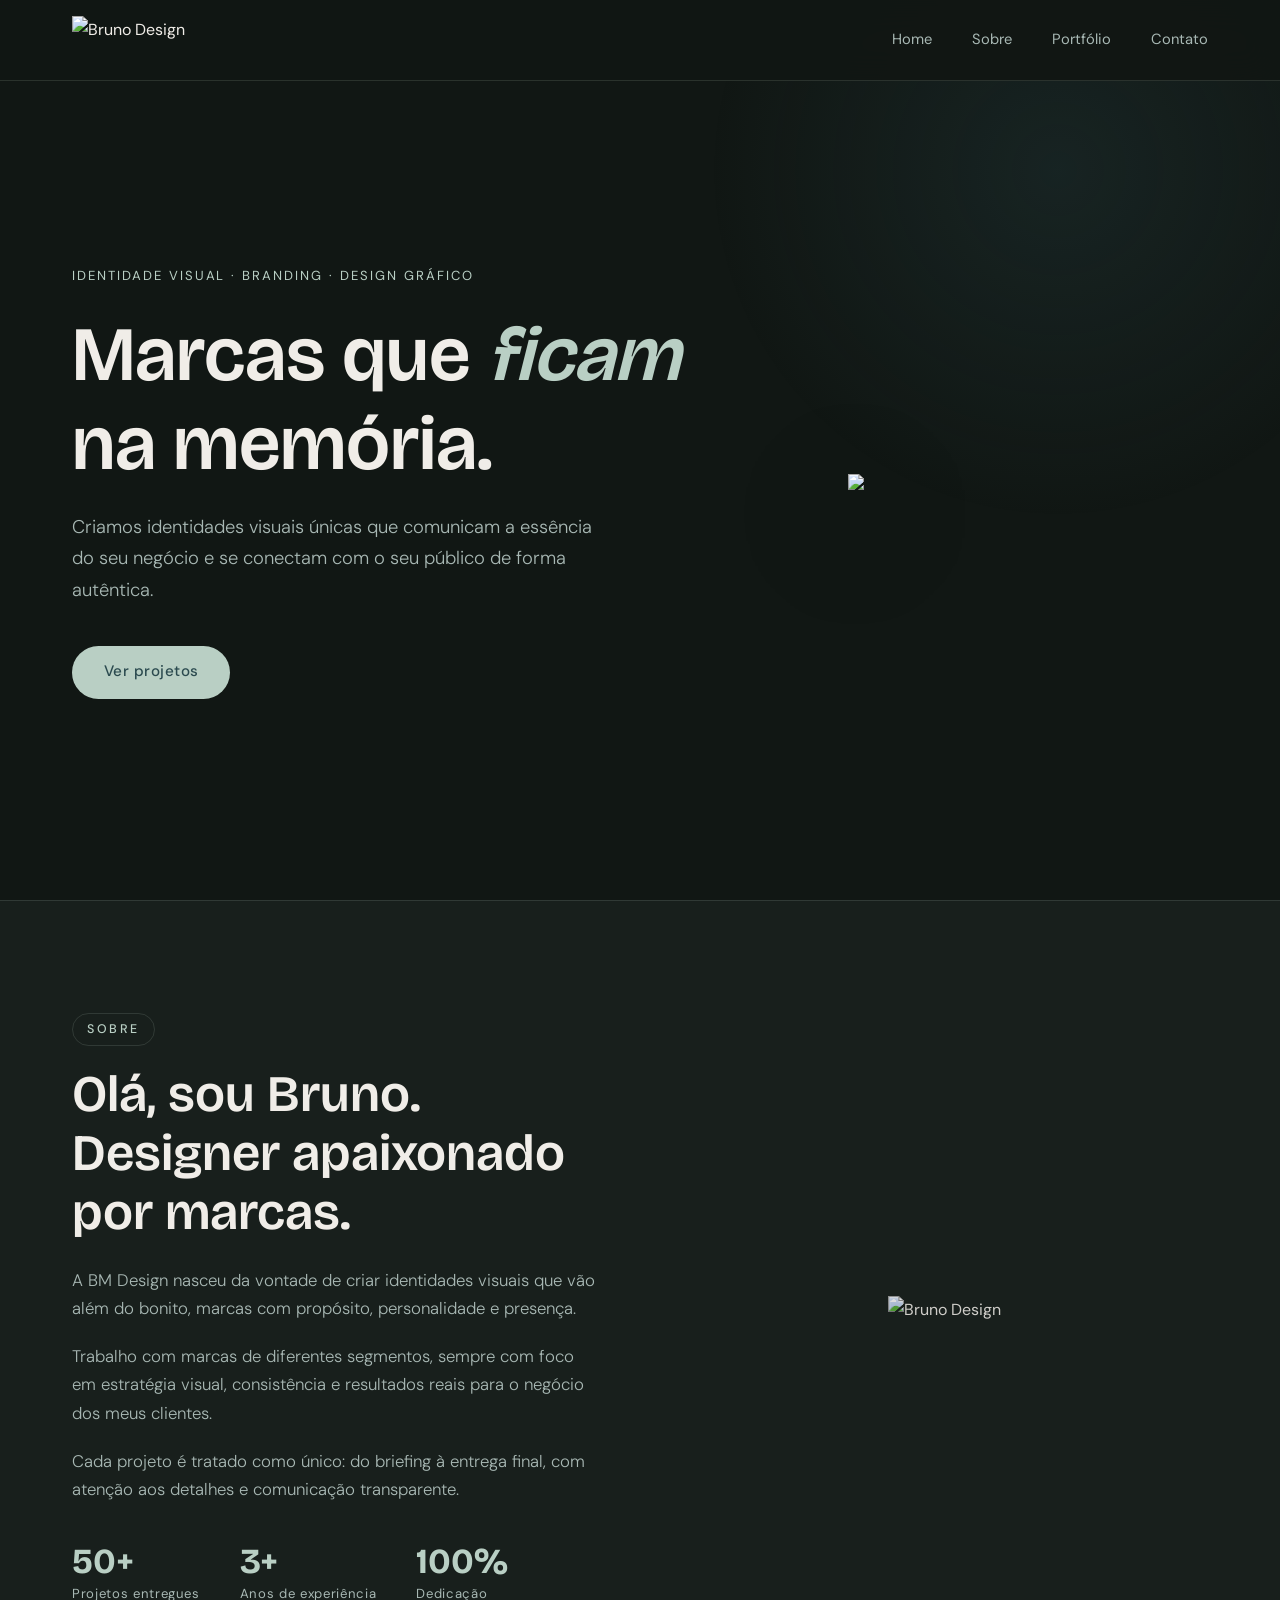
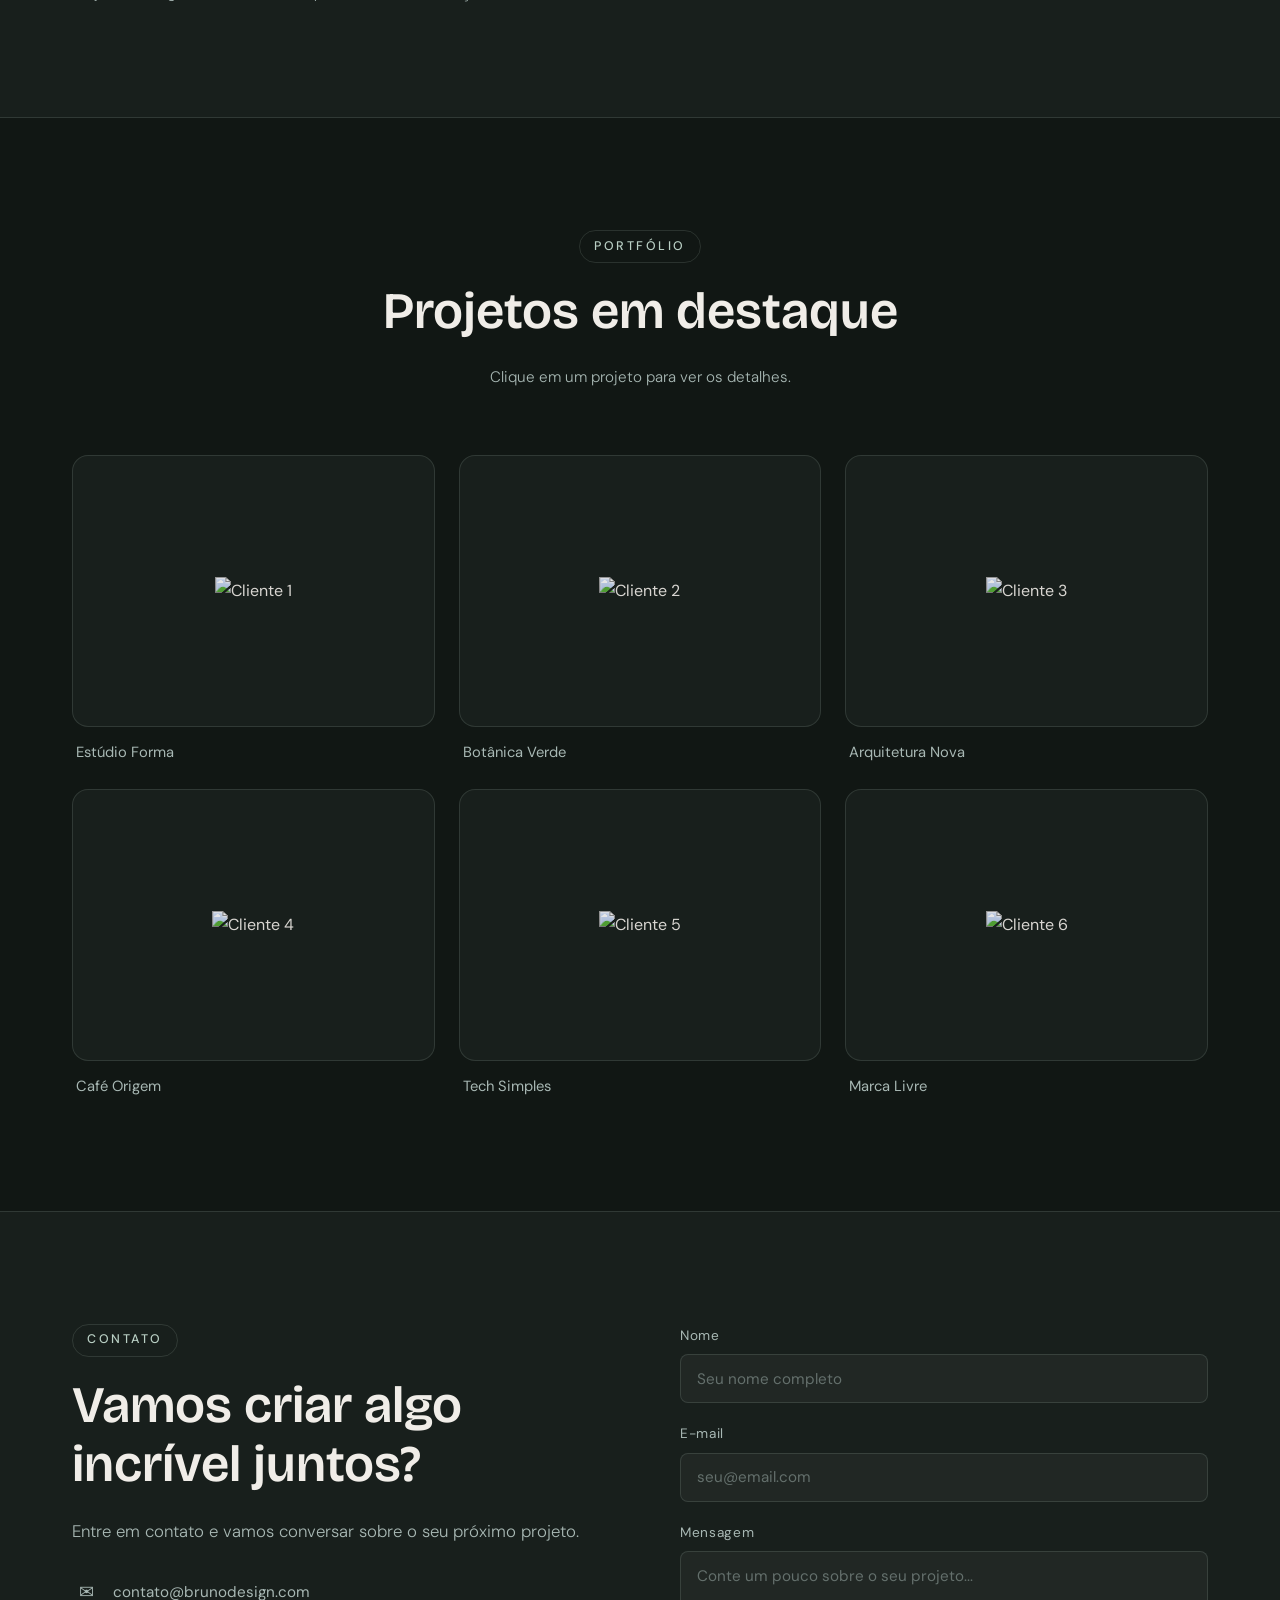
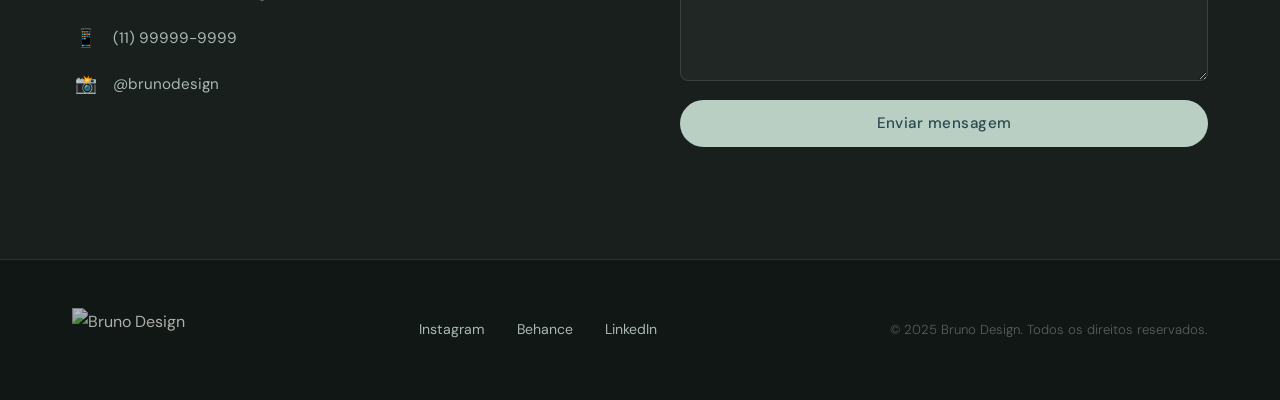
==== index.html @ f67b4d43 "Rename index_1.html to index.html" ====
<!DOCTYPE html>
<html lang="pt-BR">
<head>
  <meta charset="UTF-8" />
  <meta name="viewport" content="width=device-width, initial-scale=1.0" />

  <!-- ============================================================
       TÍTULO DA ABA DO NAVEGADOR — troque aqui
       ============================================================ -->
  <title>Bruno Design — Identidade Visual & Branding</title>

  <!-- Fontes do Google — Bricolage Grotesque (display) + DM Sans (corpo) -->
  <link rel="preconnect" href="https://fonts.googleapis.com" />
  <link rel="preconnect" href="https://fonts.gstatic.com" crossorigin />
  <link href="https://fonts.googleapis.com/css2?family=Bricolage+Grotesque:opsz,wght@12..96,300;12..96,400;12..96,600;12..96,700&family=DM+Sans:ital,opsz,wght@0,9..40,300;0,9..40,400;0,9..40,500;1,9..40,300&display=swap" rel="stylesheet" />

  <link rel="stylesheet" href="style.css" />
</head>
<body>

  <!-- ============================================================
       HEADER / NAVEGAÇÃO
       ============================================================ -->
  <header class="header" id="header">
    <div class="header__inner">

      <!-- LOGO — troque o src pela sua logo -->
      <a href="#home" class="header__logo">
        <img src="C:\Users\Nawaithes\Downloads\BM2.png" alt="Bruno Design" class="header__logo-img" />
      </a>

      <!-- Menu hambúrguer (mobile) -->
      <button class="header__hamburger" id="hamburger" aria-label="Abrir menu">
        <span></span><span></span><span></span>
      </button>

      <!-- Links de navegação -->
      <nav class="header__nav" id="nav">
        <a href="#home"      class="header__nav-link">Home</a>
        <a href="#sobre"     class="header__nav-link">Sobre</a>
        <a href="#portfolio" class="header__nav-link">Portfólio</a>
        <a href="#contato"   class="header__nav-link">Contato</a>
      </nav>
    </div>
  </header>


  <!-- ============================================================
       HERO / HOME
       ============================================================ -->
  <section class="hero" id="home">
    <div class="hero__bg-shape"></div>
    <div class="hero__content">

      <!-- ✏️ TROQUE a frase principal aqui -->
      <p class="hero__tag">Identidade Visual · Branding · Design Gráfico</p>
      <h1 class="hero__title">
        Marcas que <em>ficam</em><br />na memória.
      </h1>

      <!-- ✏️ TROQUE a descrição aqui -->
      <p class="hero__desc">
        Criamos identidades visuais únicas que comunicam a essência do seu negócio
        e se conectam com o seu público de forma autêntica.
      </p>

      <a href="#portfolio" class="btn btn--primary">Ver projetos</a>
    </div>

    <!-- Logo decorativa flutuante -->
    <div class="hero__visual">
      <img src=alt="BM Design" class="hero__logo-float" />
    </div>
  </section>


  <!-- ============================================================
       SOBRE
       ============================================================ -->
  <section class="sobre" id="sobre">
    <div class="container">
      <div class="sobre__grid">

        <div class="sobre__text">
          <!-- ✏️ TROQUE o texto da seção Sobre aqui -->
          <span class="section-tag">Sobre</span>
          <h2 class="section-title">Olá, sou Bruno.<br />Designer apaixonado por marcas.</h2>
          <p>
            A BM Design nasceu da vontade de criar identidades visuais que vão além do bonito,
            marcas com propósito, personalidade e presença.
          </p>
          <p>
            Trabalho com marcas de diferentes segmentos, sempre com foco em estratégia visual,
            consistência e resultados reais para o negócio dos meus clientes.
          </p>
          <p>
            Cada projeto é tratado como único: do briefing à entrega final, com atenção aos detalhes
            e comunicação transparente.
          </p>

          <!-- ✏️ Troque os números abaixo pelos seus -->
          <div class="sobre__stats">
            <div class="sobre__stat">
              <span class="sobre__stat-num">50+</span>
              <span class="sobre__stat-label">Projetos entregues</span>
            </div>
            <div class="sobre__stat">
              <span class="sobre__stat-num">3+</span>
              <span class="sobre__stat-label">Anos de experiência</span>
            </div>
            <div class="sobre__stat">
              <span class="sobre__stat-num">100%</span>
              <span class="sobre__stat-label">Dedicação</span>
            </div>
          </div>
        </div>

        <div class="sobre__visual">
          <!-- Logo alternativa na seção sobre -->
          <img src="LOGO_PNG_2.png" alt="Bruno Design" class="sobre__img" />
        </div>

      </div>
    </div>
  </section>


  <!-- ============================================================
       PORTFÓLIO
       ============================================================ -->
  <section class="portfolio" id="portfolio">
    <div class="container">
      <div class="portfolio__header">
        <span class="section-tag">Portfólio</span>
        <h2 class="section-title">Projetos em destaque</h2>
        <p class="portfolio__subtitle">Clique em um projeto para ver os detalhes.</p>
      </div>

      <!-- ============================================================
           GRID DE CLIENTES
           Para adicionar um novo cliente:
           1. Copie um bloco <div class="portfolio__item"> completo
           2. Troque o data-client pelo ID único do cliente (ex: "cliente4")
           3. Troque a imagem src
           4. Troque o <span> pelo nome do cliente
           5. Adicione os dados do cliente no script.js (veja o arquivo)
           ============================================================ -->
      <div class="portfolio__grid">

        <!-- CLIENTE 1 -->
        <div class="portfolio__item" data-client="cliente1">
          <div class="portfolio__item-inner">
            <!-- ✏️ Troque o src pela logo do cliente -->
            <img src="LOGO_PNG_4.png" alt="Cliente 1" class="portfolio__logo" />
            <div class="portfolio__item-overlay">
              <span class="portfolio__item-label">Ver projeto →</span>
            </div>
          </div>
          <span class="portfolio__item-name">Estúdio Forma</span>
        </div>

        <!-- CLIENTE 2 -->
        <div class="portfolio__item" data-client="cliente2">
          <div class="portfolio__item-inner">
            <img src="LOGO_PNG_3.png" alt="Cliente 2" class="portfolio__logo" />
            <div class="portfolio__item-overlay">
              <span class="portfolio__item-label">Ver projeto →</span>
            </div>
          </div>
          <span class="portfolio__item-name">Botânica Verde</span>
        </div>

        <!-- CLIENTE 3 -->
        <div class="portfolio__item" data-client="cliente3">
          <div class="portfolio__item-inner">
            <img src="LOGO_PNG_2.png" alt="Cliente 3" class="portfolio__logo" />
            <div class="portfolio__item-overlay">
              <span class="portfolio__item-label">Ver projeto →</span>
            </div>
          </div>
          <span class="portfolio__item-name">Arquitetura Nova</span>
        </div>

        <!-- CLIENTE 4 -->
        <div class="portfolio__item" data-client="cliente4">
          <div class="portfolio__item-inner">
            <img src="LOGO_PNG.png" alt="Cliente 4" class="portfolio__logo" />
            <div class="portfolio__item-overlay">
              <span class="portfolio__item-label">Ver projeto →</span>
            </div>
          </div>
          <span class="portfolio__item-name">Café Origem</span>
        </div>

        <!-- CLIENTE 5 -->
        <div class="portfolio__item" data-client="cliente5">
          <div class="portfolio__item-inner">
            <img src="LOGO_PNG_4.png" alt="Cliente 5" class="portfolio__logo" />
            <div class="portfolio__item-overlay">
              <span class="portfolio__item-label">Ver projeto →</span>
            </div>
          </div>
          <span class="portfolio__item-name">Tech Simples</span>
        </div>

        <!-- CLIENTE 6 -->
        <div class="portfolio__item" data-client="cliente6">
          <div class="portfolio__item-inner">
            <img src="LOGO_PNG_3.png" alt="Cliente 6" class="portfolio__logo" />
            <div class="portfolio__item-overlay">
              <span class="portfolio__item-label">Ver projeto →</span>
            </div>
          </div>
          <span class="portfolio__item-name">Marca Livre</span>
        </div>

      </div><!-- /portfolio__grid -->
    </div>
  </section>


  <!-- ============================================================
       MODAL DE DETALHES DO PROJETO
       (Preenchido dinamicamente pelo JavaScript)
       ============================================================ -->
  <div class="modal-overlay" id="modalOverlay">
    <div class="modal" id="modal" role="dialog" aria-modal="true">
      <button class="modal__close" id="modalClose" aria-label="Fechar">✕</button>

      <div class="modal__body">
        <div class="modal__left">
          <img src="" alt="" class="modal__logo" id="modalLogo" />
          <div class="modal__tags" id="modalTags"></div>
          <a href="#" target="_blank" class="btn btn--outline modal__link" id="modalLink">
            Ver site ↗
          </a>
        </div>
        <div class="modal__right">
          <span class="modal__category" id="modalCategory"></span>
          <h3 class="modal__title" id="modalTitle"></h3>
          <p class="modal__desc" id="modalDesc"></p>

          <!-- Galeria de imagens do projeto -->
          <div class="modal__gallery" id="modalGallery"></div>
        </div>
      </div>
    </div>
  </div>


  <!-- ============================================================
       CONTATO
       ============================================================ -->
  <section class="contato" id="contato">
    <div class="container">
      <div class="contato__grid">

        <div class="contato__info">
          <span class="section-tag">Contato</span>
          <h2 class="section-title">Vamos criar algo<br />incrível juntos?</h2>
          <!-- ✏️ Troque os dados de contato aqui -->
          <p>Entre em contato e vamos conversar sobre o seu próximo projeto.</p>
          <div class="contato__links">
            <a href="mailto:contato@brunodesign.com" class="contato__link">
              <span class="contato__link-icon">✉</span>
              contato@brunodesign.com
            </a>
            <a href="https://wa.me/5511999999999" target="_blank" class="contato__link">
              <span class="contato__link-icon">📱</span>
              (11) 99999-9999
            </a>
            <a href="https://instagram.com/brunodesign" target="_blank" class="contato__link">
              <span class="contato__link-icon">📸</span>
              @brunodesign
            </a>
          </div>
        </div>

        <form class="contato__form" id="contactForm">
          <!-- ✏️ Formulário de contato — os campos são visuais.
               Para receber os e-mails de verdade, conecte a um serviço
               como Formspree (formspree.io) ou EmailJS -->

          <div class="form__group">
            <label for="nome">Nome</label>
            <input type="text" id="nome" name="nome" placeholder="Seu nome completo" required />
          </div>
          <div class="form__group">
            <label for="email">E-mail</label>
            <input type="email" id="email" name="email" placeholder="seu@email.com" required />
          </div>
          <div class="form__group">
            <label for="mensagem">Mensagem</label>
            <textarea id="mensagem" name="mensagem" rows="5" placeholder="Conte um pouco sobre o seu projeto..." required></textarea>
          </div>
          <button type="submit" class="btn btn--primary btn--full">Enviar mensagem</button>
          <p class="form__success" id="formSuccess">✓ Mensagem enviada! Em breve entro em contato.</p>
        </form>

      </div>
    </div>
  </section>


  <!-- ============================================================
       FOOTER
       ============================================================ -->
  <footer class="footer">
    <div class="container">
      <div class="footer__inner">

        <img src="C:\Users\Nawaithes\Downloads\BM2.png" alt="Bruno Design" class="footer__logo" />

        <!-- ✏️ Troque os links das redes sociais aqui -->
        <div class="footer__social">
          <a href="https://instagram.com/brunodesign" target="_blank" class="footer__social-link">Instagram</a>
          <a href="https://behance.net/brunodesign"   target="_blank" class="footer__social-link">Behance</a>
          <a href="https://linkedin.com/in/brunodesign" target="_blank" class="footer__social-link">LinkedIn</a>
        </div>

        <!-- ✏️ Troque o ano / nome aqui -->
        <p class="footer__copy">© 2025 Bruno Design. Todos os direitos reservados.</p>
      </div>
    </div>
  </footer>


  <script src="script.js"></script>
</body>
</html>
---- style.css ----
/* ================================================================
   BRUNO DESIGN — PORTFÓLIO
   style.css
   ================================================================

   ÍNDICE:
   1. Variáveis de cor e configuração global
   2. Reset e base
   3. Tipografia
   4. Utilitários (btn, container, section-tag)
   5. Header / Navegação
   6. Hero
   7. Sobre
   8. Portfólio
   9. Modal
   10. Contato
   11. Footer
   12. Animações
   13. Responsivo (mobile)

================================================================ */


/* ================================================================
   1. VARIÁVEIS — para trocar cores, mude apenas aqui!
================================================================ */
:root {
  /* Cores principais — extraídas da identidade visual da BM Design */
  --cor-escura:     #2b4a4f;   /* teal escuro — cor dominante da logo */
  --cor-sage:       #b9cfc4;   /* verde sage — cor de fundo do insta */
  --cor-texto:      #f0ede8;   /* off-white quente para textos */
  --cor-texto-sub:  #a8b8b4;   /* cinza esverdeado para subtextos */
  --cor-bg:         #111714;   /* fundo escuro do site */
  --cor-bg2:        #181f1c;   /* fundo levemente mais claro para seções alternadas */
  --cor-borda:      rgba(185,207,196,0.15); /* bordas sutis */
  --cor-hover:      rgba(185,207,196,0.08); /* hover suave */

  /* Tipografia */
  --font-display: 'Bricolage Grotesque', sans-serif;
  --font-body:    'DM Sans', sans-serif;

  /* Tamanhos */
  --radius:    16px;
  --radius-sm: 8px;
  --transition: 0.35s cubic-bezier(0.4, 0, 0.2, 1);
  --shadow:     0 8px 48px rgba(0,0,0,0.4);
}


/* ================================================================
   2. RESET E BASE
================================================================ */
*, *::before, *::after {
  box-sizing: border-box;
  margin: 0;
  padding: 0;
}

html {
  scroll-behavior: smooth;
  font-size: 16px;
}

body {
  font-family: var(--font-body);
  background-color: var(--cor-bg);
  color: var(--cor-texto);
  line-height: 1.7;
  overflow-x: hidden;
}

img {
  max-width: 100%;
  display: block;
}

a {
  text-decoration: none;
  color: inherit;
}


/* ================================================================
   3. TIPOGRAFIA
================================================================ */
h1, h2, h3, h4 {
  font-family: var(--font-display);
  line-height: 1.15;
  font-weight: 600;
}

h1 { font-size: clamp(2.4rem, 6vw, 5rem); }
h2 { font-size: clamp(2rem, 4vw, 3.2rem); }
h3 { font-size: clamp(1.4rem, 2.5vw, 2rem); }

p {
  color: var(--cor-texto-sub);
  font-weight: 300;
  font-size: 1.05rem;
  margin-bottom: 1rem;
}

em {
  font-style: italic;
  color: var(--cor-sage);
}


/* ================================================================
   4. UTILITÁRIOS
================================================================ */

/* Container centralizado */
.container {
  max-width: 1200px;
  margin: 0 auto;
  padding: 0 2rem;
}

/* Tag de seção (ex: "Sobre", "Portfólio") */
.section-tag {
  display: inline-block;
  font-family: var(--font-body);
  font-size: 0.78rem;
  font-weight: 500;
  letter-spacing: 0.2em;
  text-transform: uppercase;
  color: var(--cor-sage);
  border: 1px solid var(--cor-borda);
  padding: 0.3rem 0.9rem;
  border-radius: 100px;
  margin-bottom: 1.2rem;
}

/* Título de seção */
.section-title {
  margin-bottom: 1.5rem;
  color: var(--cor-texto);
}

/* Botões */
.btn {
  display: inline-block;
  font-family: var(--font-body);
  font-size: 0.95rem;
  font-weight: 500;
  padding: 0.85rem 2rem;
  border-radius: 100px;
  cursor: pointer;
  transition: var(--transition);
  border: none;
  text-align: center;
  letter-spacing: 0.03em;
}

/* Botão primário (verde sage) */
.btn--primary {
  background: var(--cor-sage);
  color: var(--cor-escura);
}
.btn--primary:hover {
  background: #ccddd6;
  transform: translateY(-2px);
  box-shadow: 0 12px 32px rgba(185,207,196,0.3);
}

/* Botão contorno */
.btn--outline {
  background: transparent;
  color: var(--cor-sage);
  border: 1px solid var(--cor-borda);
}
.btn--outline:hover {
  background: var(--cor-hover);
  border-color: var(--cor-sage);
  transform: translateY(-2px);
}

/* Botão largura total */
.btn--full {
  width: 100%;
}


/* ================================================================
   5. HEADER
================================================================ */
.header {
  position: fixed;
  top: 0;
  left: 0;
  right: 0;
  z-index: 100;
  padding: 1rem 0;
  background: rgba(17, 23, 20, 0.95);
  backdrop-filter: blur(16px);
  -webkit-backdrop-filter: blur(16px);
  border-bottom: 1px solid var(--cor-borda);
  transition: background var(--transition), backdrop-filter var(--transition);
}

/* Classe adicionada pelo JS quando rola a página */
.header.scrolled {
  background: rgba(17, 23, 20, 0.85);
  backdrop-filter: blur(16px);
  -webkit-backdrop-filter: blur(16px);
  border-bottom: 1px solid var(--cor-borda);
}

.header__inner {
  max-width: 1200px;
  margin: 0 auto;
  padding: 0 2rem;
  display: flex;
  align-items: center;
  justify-content: space-between;
  gap: 2rem;
}

/* Logo no header */
.header__logo-img {
  height: 48px;
  width: auto;
  transition: opacity var(--transition);
}
.header__logo:hover .header__logo-img { opacity: 0.8; }

/* Links de nav */
.header__nav {
  display: flex;
  gap: 2.5rem;
}

.header__nav-link {
  font-size: 0.92rem;
  font-weight: 400;
  color: var(--cor-texto-sub);
  transition: color var(--transition);
  position: relative;
}
.header__nav-link::after {
  content: '';
  position: absolute;
  bottom: -4px;
  left: 0;
  right: 0;
  height: 1px;
  background: var(--cor-sage);
  transform: scaleX(0);
  transition: transform var(--transition);
}
.header__nav-link:hover {
  color: var(--cor-texto);
}
.header__nav-link:hover::after {
  transform: scaleX(1);
}

/* Hambúrguer (mobile — oculto no desktop) */
.header__hamburger {
  display: none;
  flex-direction: column;
  gap: 5px;
  background: none;
  border: none;
  cursor: pointer;
  padding: 4px;
}
.header__hamburger span {
  display: block;
  width: 24px;
  height: 2px;
  background: var(--cor-texto);
  border-radius: 2px;
  transition: var(--transition);
}


/* ================================================================
   6. HERO
================================================================ */
.hero {
  min-height: 100vh;
  display: flex;
  align-items: center;
  justify-content: center;
  padding: 8rem 2rem 4rem;
  max-width: 1200px;
  margin: 0 auto;
  position: relative;
  gap: 4rem;
}

/* Forma decorativa de fundo */
.hero__bg-shape {
  position: fixed;
  top: -20vh;
  right: -10vw;
  width: 60vw;
  height: 60vw;
  max-width: 700px;
  max-height: 700px;
  background: radial-gradient(ellipse, rgba(43,74,79,0.25) 0%, transparent 70%);
  border-radius: 50%;
  pointer-events: none;
  z-index: 0;
}

.hero__content {
  flex: 1;
  position: relative;
  z-index: 1;
}

.hero__tag {
  font-size: 0.82rem;
  letter-spacing: 0.15em;
  text-transform: uppercase;
  color: var(--cor-sage);
  margin-bottom: 1.5rem;
  font-weight: 400;
}

.hero__title {
  margin-bottom: 1.5rem;
  color: var(--cor-texto);
}

.hero__desc {
  font-size: 1.15rem;
  max-width: 520px;
  margin-bottom: 2.5rem;
  color: var(--cor-texto-sub);
}

/* Logo flutuante à direita */
.hero__visual {
  flex: 0 0 auto;
  position: relative;
  z-index: 1;
}

.hero__logo-float {
  width: min(360px, 38vw);
  animation: floatY 6s ease-in-out infinite;
  filter: drop-shadow(0 32px 64px rgba(43,74,79,0.5));
}

@keyframes floatY {
  0%, 100% { transform: translateY(0); }
  50%       { transform: translateY(-18px); }
}


/* ================================================================
   7. SOBRE
================================================================ */
.sobre {
  background: var(--cor-bg2);
  padding: 7rem 0;
  border-top: 1px solid var(--cor-borda);
  border-bottom: 1px solid var(--cor-borda);
}

.sobre__grid {
  display: grid;
  grid-template-columns: 1fr 1fr;
  gap: 5rem;
  align-items: center;
}

.sobre__text p { margin-bottom: 1.2rem; }

/* Stats numéricos */
.sobre__stats {
  display: flex;
  gap: 2.5rem;
  margin-top: 2.5rem;
}

.sobre__stat {
  display: flex;
  flex-direction: column;
  gap: 0.25rem;
}

.sobre__stat-num {
  font-family: var(--font-display);
  font-size: 2.2rem;
  font-weight: 700;
  color: var(--cor-sage);
  line-height: 1;
}

.sobre__stat-label {
  font-size: 0.82rem;
  color: var(--cor-texto-sub);
  letter-spacing: 0.05em;
}

/* Imagem/logo na seção sobre */
.sobre__visual {
  display: flex;
  align-items: center;
  justify-content: center;
}

.sobre__img {
  max-width: 420px;
  opacity: 0.85;
  transition: opacity var(--transition);
}
.sobre__img:hover { opacity: 1; }


/* ================================================================
   8. PORTFÓLIO
================================================================ */
.portfolio {
  padding: 7rem 0;
}

.portfolio__header {
  text-align: center;
  margin-bottom: 4rem;
}

.portfolio__subtitle {
  font-size: 0.95rem;
  text-align: center;
}

/* Grid de projetos */
.portfolio__grid {
  display: grid;
  grid-template-columns: repeat(auto-fill, minmax(280px, 1fr));
  gap: 1.5rem;
}

/* Card do projeto */
.portfolio__item {
  cursor: pointer;
  display: flex;
  flex-direction: column;
  gap: 0.8rem;
}

.portfolio__item-inner {
  position: relative;
  border: 1px solid var(--cor-borda);
  border-radius: var(--radius);
  overflow: hidden;
  background: var(--cor-bg2);
  aspect-ratio: 4 / 3;
  display: flex;
  align-items: center;
  justify-content: center;
  padding: 2rem;
  transition: border-color var(--transition), transform var(--transition);
}

.portfolio__item:hover .portfolio__item-inner {
  border-color: var(--cor-sage);
  transform: translateY(-6px);
  box-shadow: var(--shadow);
}

/* Logo dentro do card */
.portfolio__logo {
  max-height: 100px;
  max-width: 80%;
  object-fit: contain;
  transition: filter var(--transition), transform var(--transition);
  filter: brightness(0.9);
}
.portfolio__item:hover .portfolio__logo {
  filter: brightness(1.1);
  transform: scale(1.05);
}

/* Overlay "Ver projeto →" */
.portfolio__item-overlay {
  position: absolute;
  inset: 0;
  background: rgba(43, 74, 79, 0.88);
  display: flex;
  align-items: center;
  justify-content: center;
  opacity: 0;
  transition: opacity var(--transition);
  border-radius: var(--radius);
}
.portfolio__item:hover .portfolio__item-overlay { opacity: 1; }

.portfolio__item-label {
  color: var(--cor-texto);
  font-family: var(--font-display);
  font-size: 1.05rem;
  letter-spacing: 0.02em;
}

/* Nome do projeto abaixo do card */
.portfolio__item-name {
  font-size: 0.92rem;
  color: var(--cor-texto-sub);
  font-weight: 400;
  padding-left: 0.25rem;
  transition: color var(--transition);
}
.portfolio__item:hover .portfolio__item-name {
  color: var(--cor-texto);
}


/* ================================================================
   9. MODAL
================================================================ */
.modal-overlay {
  position: fixed;
  inset: 0;
  background: rgba(5, 10, 8, 0.85);
  backdrop-filter: blur(8px);
  z-index: 200;
  display: flex;
  align-items: center;
  justify-content: center;
  padding: 2rem;
  opacity: 0;
  pointer-events: none;
  transition: opacity var(--transition);
}

.modal-overlay.active {
  opacity: 1;
  pointer-events: all;
}

.modal {
  background: var(--cor-bg2);
  border: 1px solid var(--cor-borda);
  border-radius: calc(var(--radius) * 1.5);
  max-width: 860px;
  width: 100%;
  max-height: 90vh;
  overflow-y: auto;
  position: relative;
  padding: 2.5rem;
  transform: translateY(24px) scale(0.97);
  transition: transform var(--transition);
}

.modal-overlay.active .modal {
  transform: translateY(0) scale(1);
}

/* Botão fechar */
.modal__close {
  position: absolute;
  top: 1.5rem;
  right: 1.5rem;
  background: var(--cor-hover);
  border: 1px solid var(--cor-borda);
  color: var(--cor-texto-sub);
  width: 36px;
  height: 36px;
  border-radius: 50%;
  cursor: pointer;
  font-size: 0.9rem;
  display: flex;
  align-items: center;
  justify-content: center;
  transition: var(--transition);
}
.modal__close:hover {
  background: var(--cor-borda);
  color: var(--cor-texto);
}

/* Layout do modal: esquerda (logo/tags/link) + direita (texto) */
.modal__body {
  display: grid;
  grid-template-columns: 220px 1fr;
  gap: 2.5rem;
  align-items: start;
}

.modal__left {
  display: flex;
  flex-direction: column;
  gap: 1.2rem;
  align-items: flex-start;
}

.modal__logo {
  max-width: 100%;
  max-height: 140px;
  object-fit: contain;
  filter: brightness(0.9);
}

/* Tags de serviço (ex: "Branding", "Social Media") */
.modal__tags {
  display: flex;
  flex-wrap: wrap;
  gap: 0.5rem;
}

.modal__tag {
  font-size: 0.75rem;
  color: var(--cor-sage);
  border: 1px solid var(--cor-borda);
  padding: 0.25rem 0.7rem;
  border-radius: 100px;
}

.modal__category {
  display: block;
  font-size: 0.78rem;
  letter-spacing: 0.15em;
  text-transform: uppercase;
  color: var(--cor-sage);
  margin-bottom: 0.5rem;
}

.modal__title {
  margin-bottom: 1rem;
  color: var(--cor-texto);
}

.modal__desc {
  font-size: 0.98rem;
  line-height: 1.8;
  margin-bottom: 1.5rem;
}

/* Galeria de imagens do modal */
.modal__gallery {
  display: grid;
  grid-template-columns: repeat(auto-fill, minmax(160px, 1fr));
  gap: 0.8rem;
  margin-top: 1rem;
}

.modal__gallery img {
  border-radius: var(--radius-sm);
  border: 1px solid var(--cor-borda);
  object-fit: cover;
  aspect-ratio: 4/3;
  transition: border-color var(--transition), transform var(--transition);
}
.modal__gallery img:hover {
  border-color: var(--cor-sage);
  transform: scale(1.03);
}


/* ================================================================
   10. CONTATO
================================================================ */
.contato {
  background: var(--cor-bg2);
  padding: 7rem 0;
  border-top: 1px solid var(--cor-borda);
}

.contato__grid {
  display: grid;
  grid-template-columns: 1fr 1fr;
  gap: 5rem;
  align-items: start;
}

.contato__links {
  display: flex;
  flex-direction: column;
  gap: 1rem;
  margin-top: 2rem;
}

.contato__link {
  display: flex;
  align-items: center;
  gap: 0.8rem;
  font-size: 0.95rem;
  color: var(--cor-texto-sub);
  transition: color var(--transition);
}
.contato__link:hover { color: var(--cor-sage); }

.contato__link-icon {
  font-size: 1.1rem;
  width: 28px;
  text-align: center;
}

/* Formulário */
.contato__form {
  display: flex;
  flex-direction: column;
  gap: 1.2rem;
}

.form__group {
  display: flex;
  flex-direction: column;
  gap: 0.45rem;
}

.form__group label {
  font-size: 0.85rem;
  color: var(--cor-texto-sub);
  letter-spacing: 0.05em;
}

.form__group input,
.form__group textarea {
  background: rgba(255,255,255,0.04);
  border: 1px solid var(--cor-borda);
  border-radius: var(--radius-sm);
  padding: 0.85rem 1rem;
  color: var(--cor-texto);
  font-family: var(--font-body);
  font-size: 0.95rem;
  transition: border-color var(--transition), background var(--transition);
  resize: vertical;
  outline: none;
}

.form__group input:focus,
.form__group textarea:focus {
  border-color: var(--cor-sage);
  background: rgba(185,207,196,0.05);
}

.form__group input::placeholder,
.form__group textarea::placeholder {
  color: rgba(168,184,180,0.5);
}

/* Mensagem de sucesso (oculta por padrão) */
.form__success {
  display: none;
  color: var(--cor-sage);
  font-size: 0.9rem;
  text-align: center;
  margin-top: 0.5rem;
}
.form__success.visible { display: block; }


/* ================================================================
   11. FOOTER
================================================================ */
.footer {
  padding: 3rem 0;
  border-top: 1px solid var(--cor-borda);
}

.footer__inner {
  display: flex;
  align-items: center;
  justify-content: space-between;
  gap: 2rem;
  flex-wrap: wrap;
}

.footer__logo {
  height: 44px;
  width: auto;
  opacity: 0.7;
  transition: opacity var(--transition);
}
.footer__logo:hover { opacity: 1; }

.footer__social {
  display: flex;
  gap: 2rem;
}

.footer__social-link {
  font-size: 0.88rem;
  color: var(--cor-texto-sub);
  transition: color var(--transition);
}
.footer__social-link:hover { color: var(--cor-sage); }

.footer__copy {
  font-size: 0.82rem;
  color: rgba(168,184,180,0.45);
  margin: 0;
}


/* ================================================================
   12. ANIMAÇÕES DE ENTRADA (scroll)
================================================================ */

/* Classe base — elementos começam invisíveis */
.fade-in {
  opacity: 0;
  transform: translateY(32px);
  transition: opacity 0.7s ease, transform 0.7s ease;
}

/* Classe adicionada pelo JS quando o elemento entra na tela */
.fade-in.visible {
  opacity: 1;
  transform: translateY(0);
}

/* Delay escalonado para o grid de portfólio */
.portfolio__item:nth-child(1) { transition-delay: 0.05s; }
.portfolio__item:nth-child(2) { transition-delay: 0.10s; }
.portfolio__item:nth-child(3) { transition-delay: 0.15s; }
.portfolio__item:nth-child(4) { transition-delay: 0.20s; }
.portfolio__item:nth-child(5) { transition-delay: 0.25s; }
.portfolio__item:nth-child(6) { transition-delay: 0.30s; }


/* ================================================================
   13. RESPONSIVO — MOBILE (< 768px)
================================================================ */
@media (max-width: 768px) {

  /* Header mobile */
  .header__hamburger { display: flex; }

  .header__nav {
    position: fixed;
    top: 0;
    left: 0;
    right: 0;
    bottom: 0;
    background: var(--cor-bg);
    flex-direction: column;
    align-items: center;
    justify-content: center;
    gap: 2.5rem;
    transform: translateX(100%);
    transition: transform var(--transition);
    z-index: 99;
  }
  .header__nav.open { transform: translateX(0); }

  .header__nav-link {
    font-size: 1.5rem;
    font-family: var(--font-display);
  }

  /* Hero mobile */
  .hero {
    flex-direction: column;
    text-align: center;
    padding-top: 6rem;
    gap: 2rem;
  }
  .hero__desc { margin: 0 auto 2rem; }
  .hero__logo-float { width: 200px; }

  /* Sobre mobile */
  .sobre__grid {
    grid-template-columns: 1fr;
    gap: 2.5rem;
  }
  .sobre__visual { order: -1; }
  .sobre__img { max-width: 260px; margin: 0 auto; }
  .sobre__stats { justify-content: center; }

  /* Portfolio mobile */
  .portfolio__grid {
    grid-template-columns: repeat(2, 1fr);
    gap: 1rem;
  }

  /* Modal mobile */
  .modal__body {
    grid-template-columns: 1fr;
    gap: 1.5rem;
  }
  .modal__left { align-items: center; text-align: center; }
  .modal__tags { justify-content: center; }
  .modal { padding: 1.5rem; border-radius: var(--radius); }

  /* Contato mobile */
  .contato__grid {
    grid-template-columns: 1fr;
    gap: 2.5rem;
  }

  /* Footer mobile */
  .footer__inner {
    flex-direction: column;
    text-align: center;
  }
}

@media (max-width: 480px) {
  .portfolio__grid { grid-template-columns: 1fr; }
  .sobre__stats { flex-direction: column; gap: 1.5rem; align-items: center; }
}
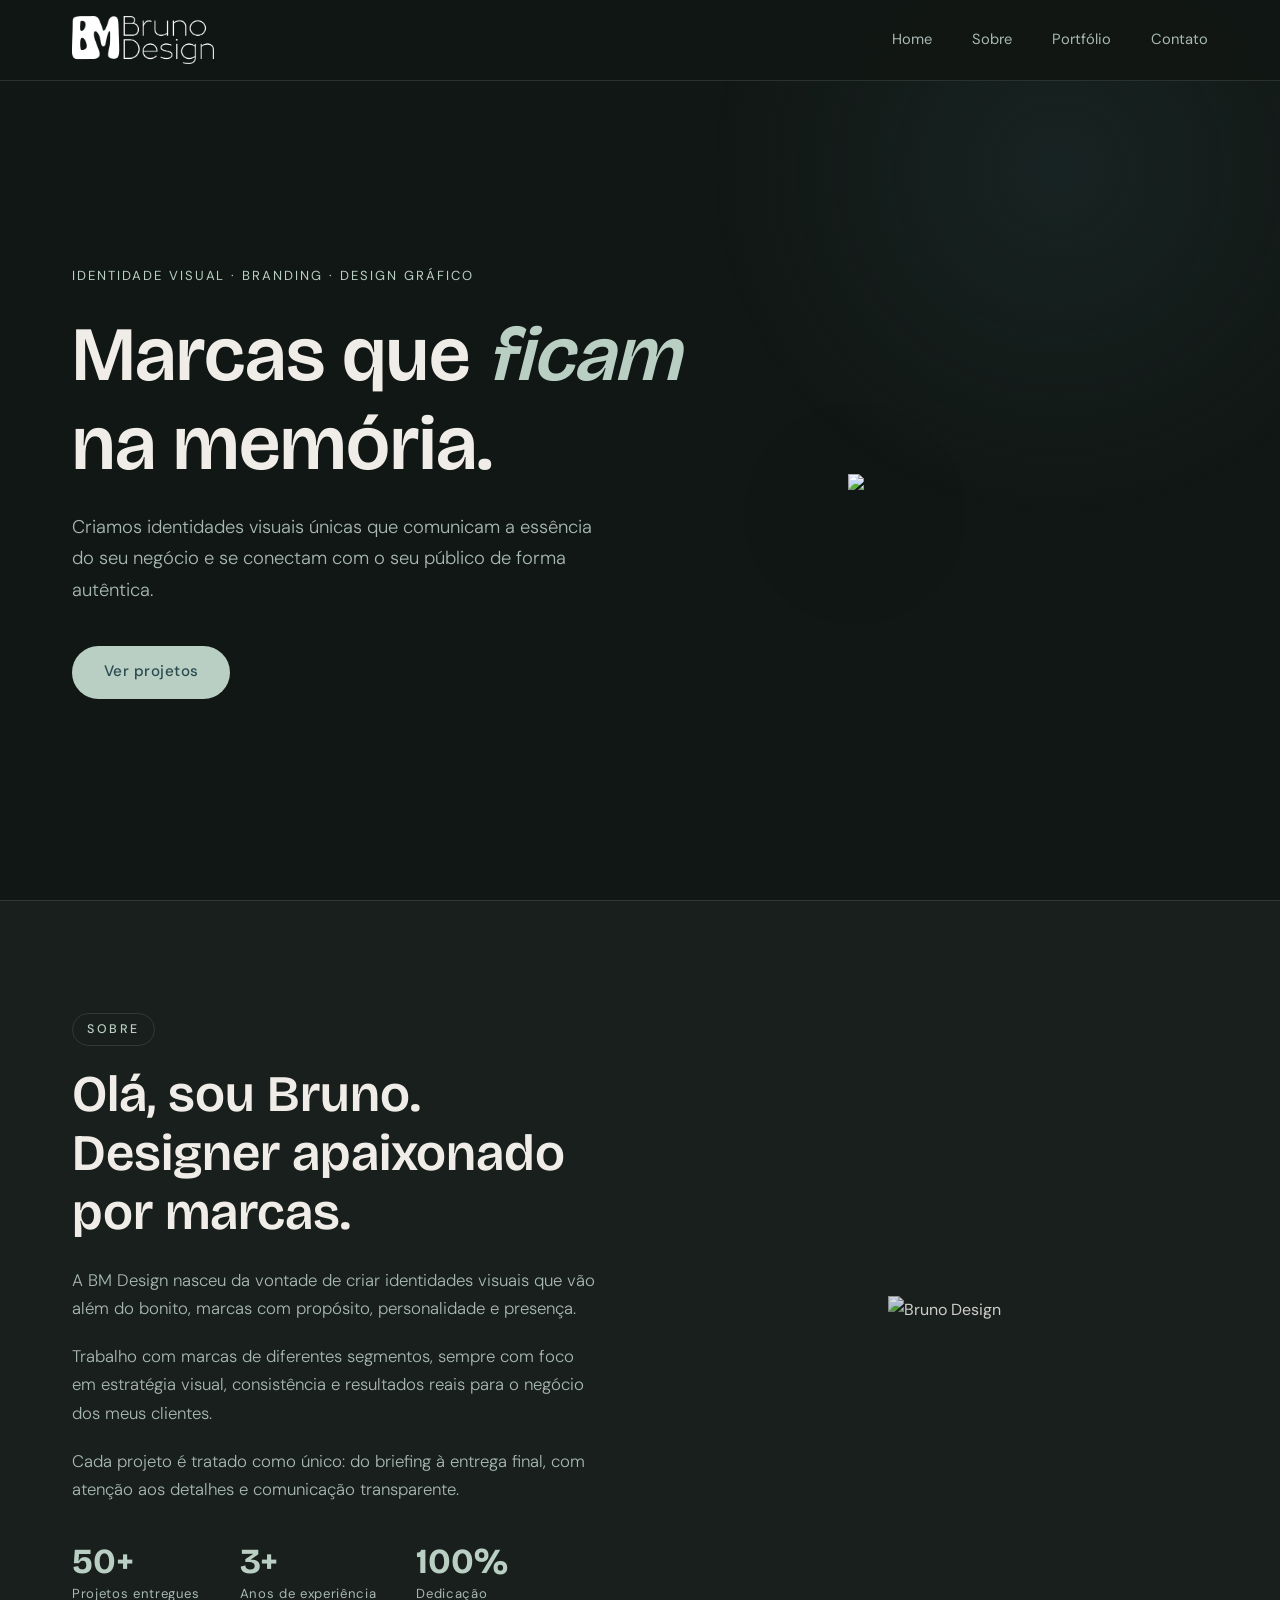
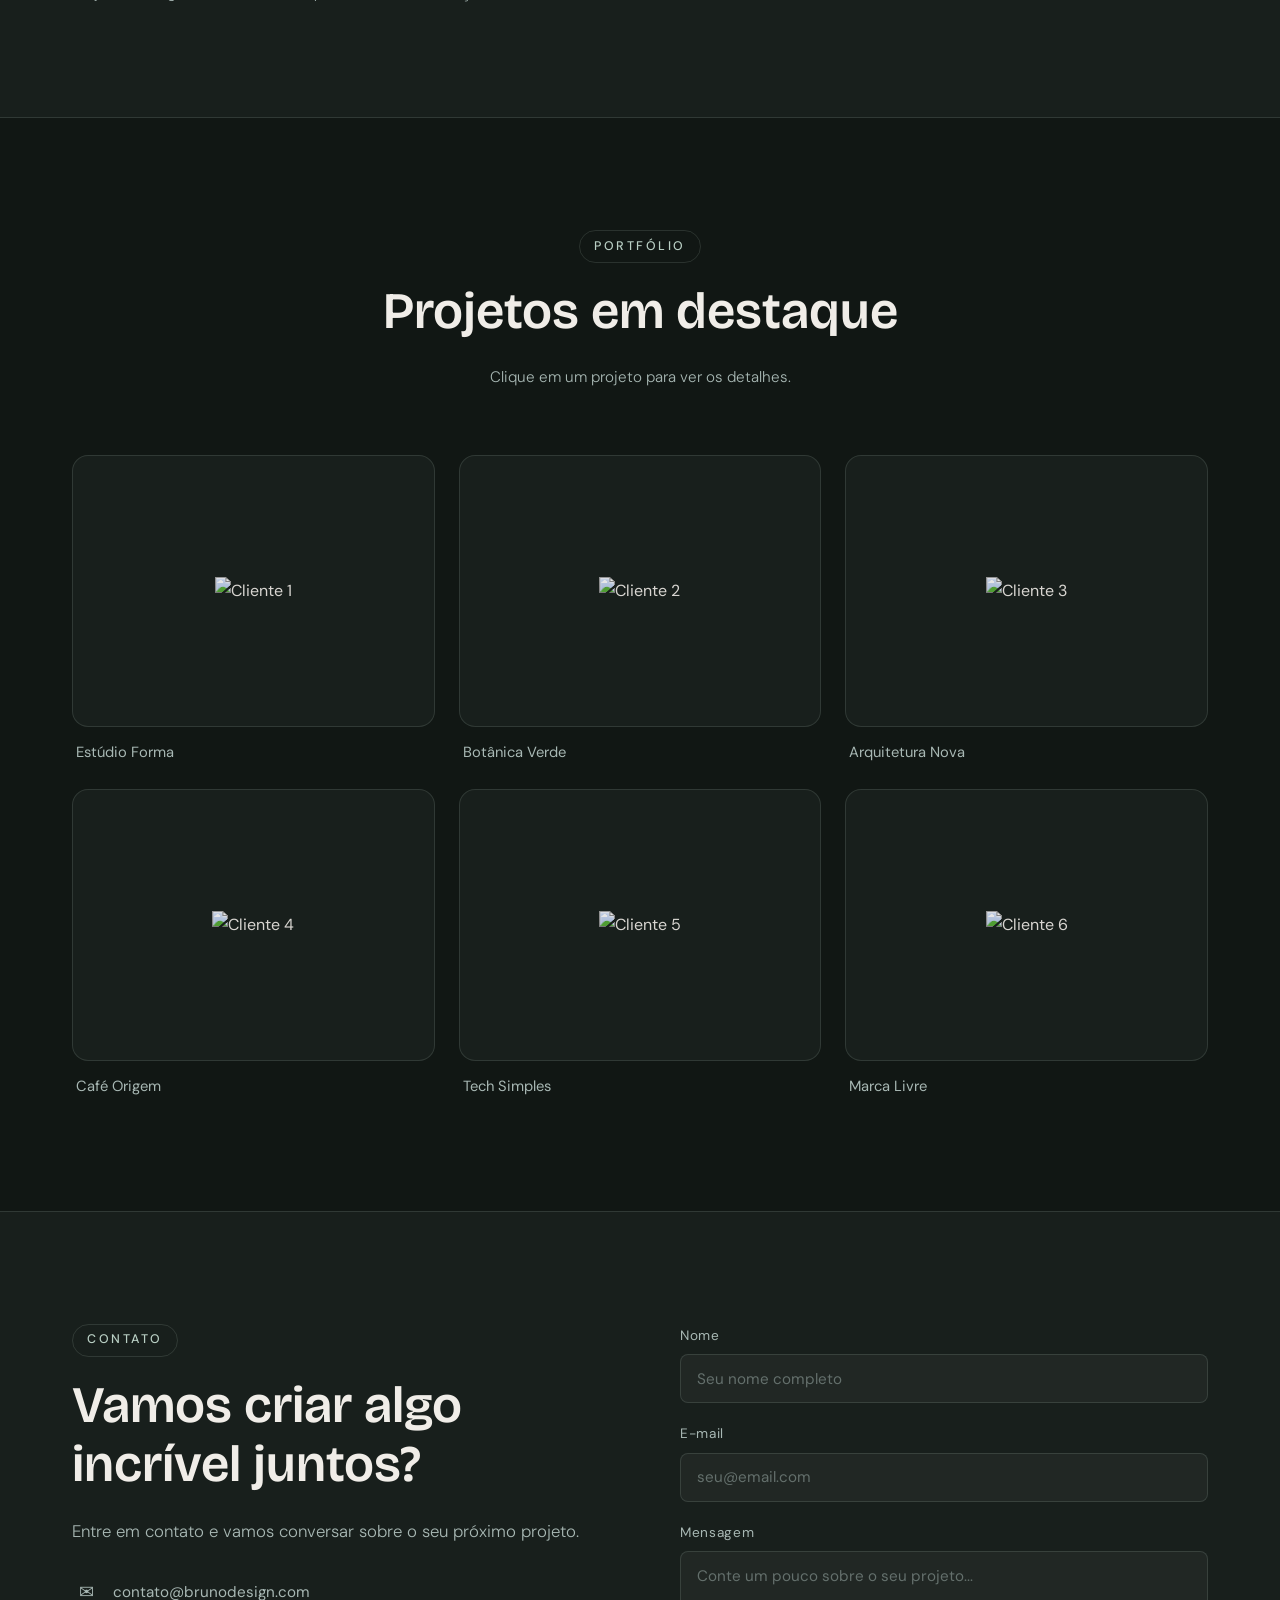
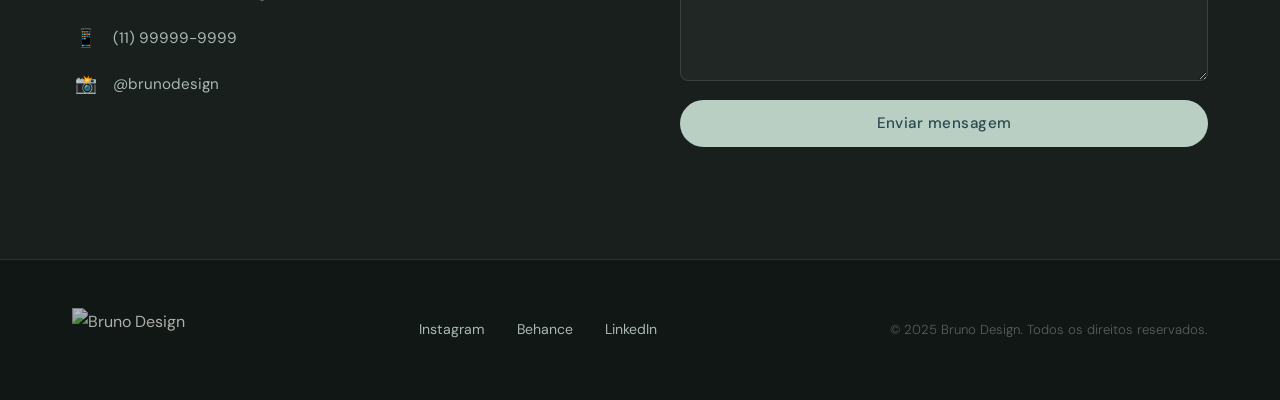
==== commit 92b512f4: "Update index.html" ====
--- a/index.html
+++ b/index.html
@@ -26,7 +26,7 @@
 
       <!-- LOGO — troque o src pela sua logo -->
       <a href="#home" class="header__logo">
-        <img src="C:\Users\Nawaithes\Downloads\BM2.png" alt="Bruno Design" class="header__logo-img" />
+        <img src="BM2.png" alt="Bruno Design" class="header__logo-img" />
       </a>
 
       <!-- Menu hambúrguer (mobile) -->
@@ -69,7 +69,7 @@
 
     <!-- Logo decorativa flutuante -->
     <div class="hero__visual">
-      <img src=alt="BM Design" class="hero__logo-float" />
+      <img src=alt="BM2.PNG" class="hero__logo-float" />
     </div>
   </section>
 
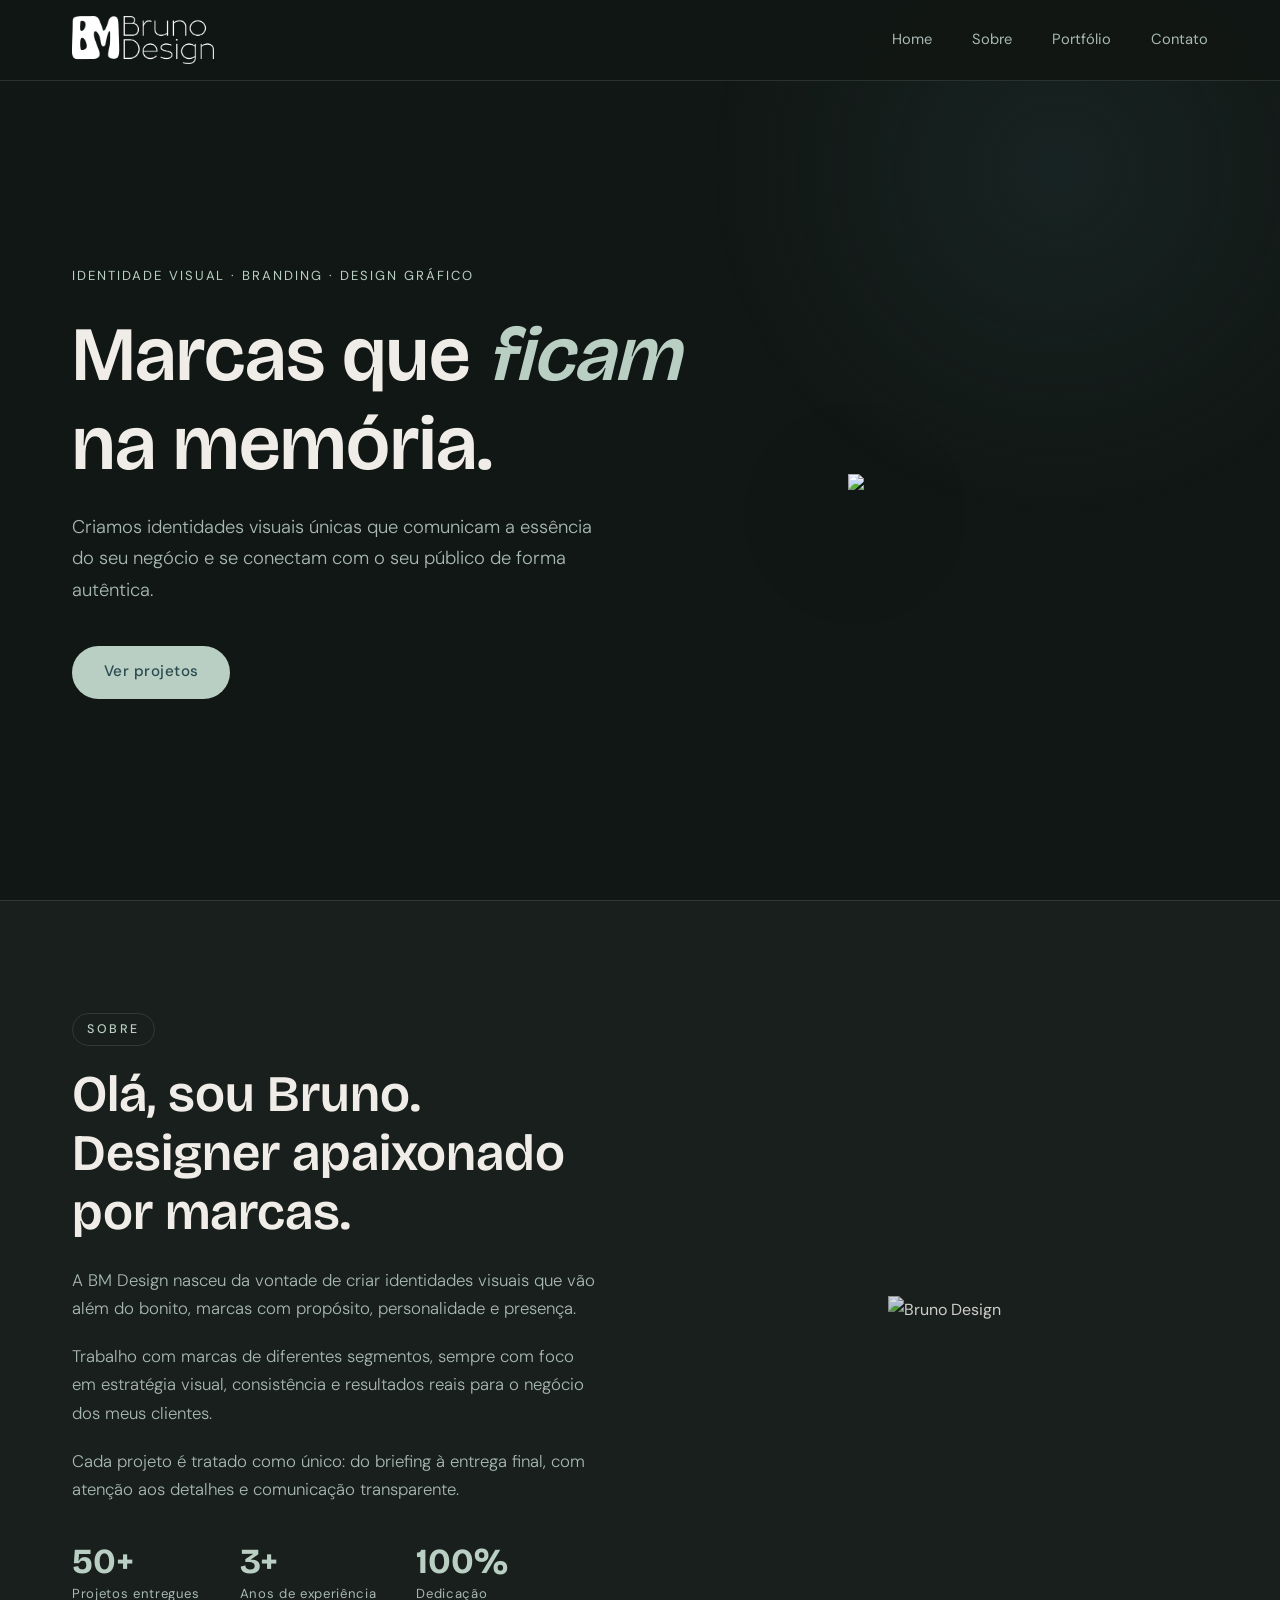
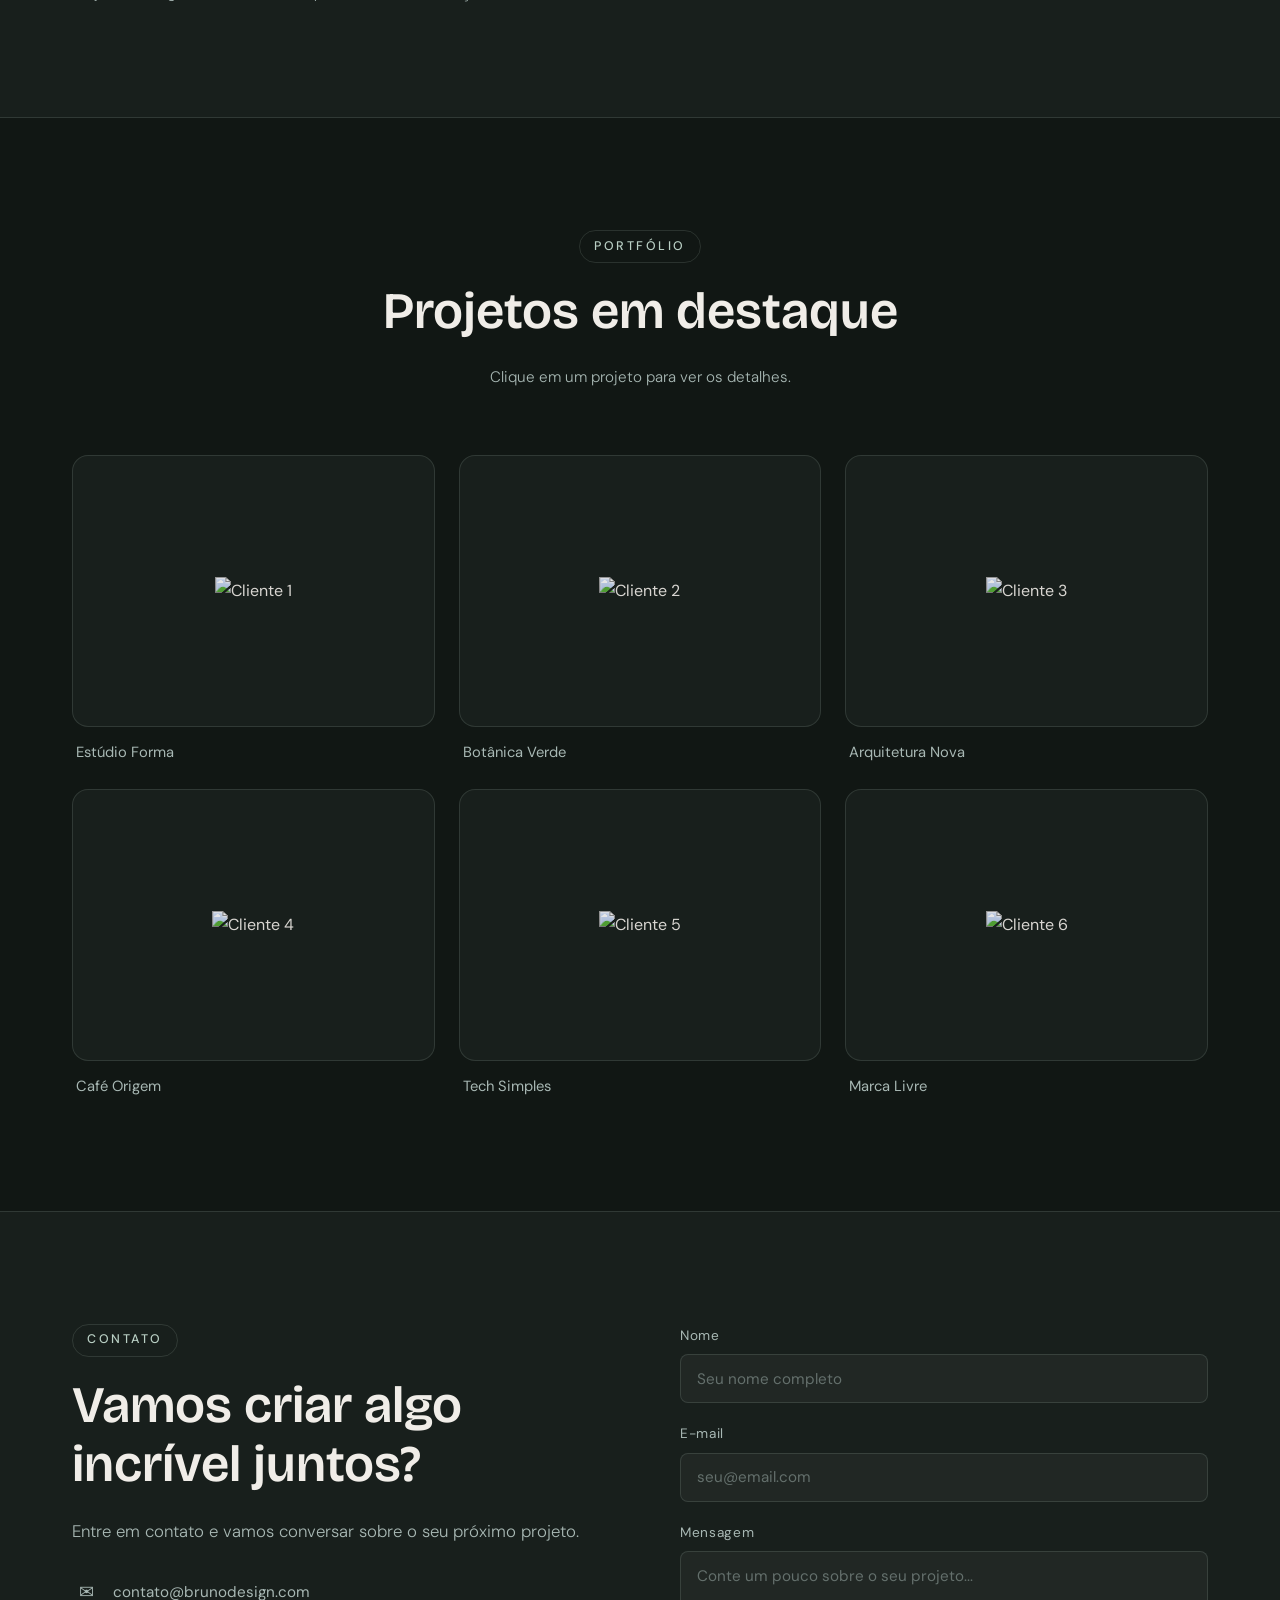
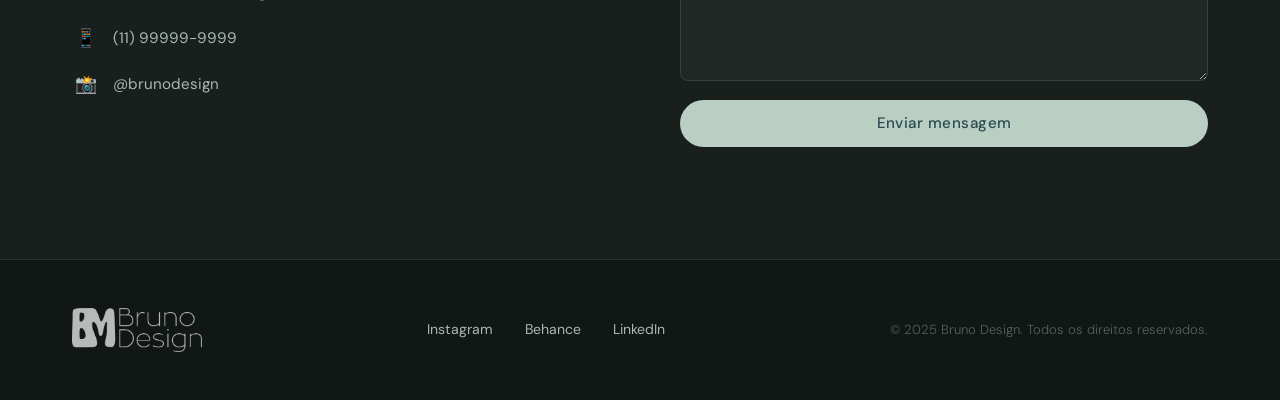
==== commit 020e193c: "Update footer logo image source path" ====
--- a/index.html
+++ b/index.html
@@ -309,7 +309,7 @@
     <div class="container">
       <div class="footer__inner">
 
-        <img src="C:\Users\Nawaithes\Downloads\BM2.png" alt="Bruno Design" class="footer__logo" />
+        <img src="BM2.png" alt="Bruno Design" class="footer__logo" />
 
         <!-- ✏️ Troque os links das redes sociais aqui -->
         <div class="footer__social">
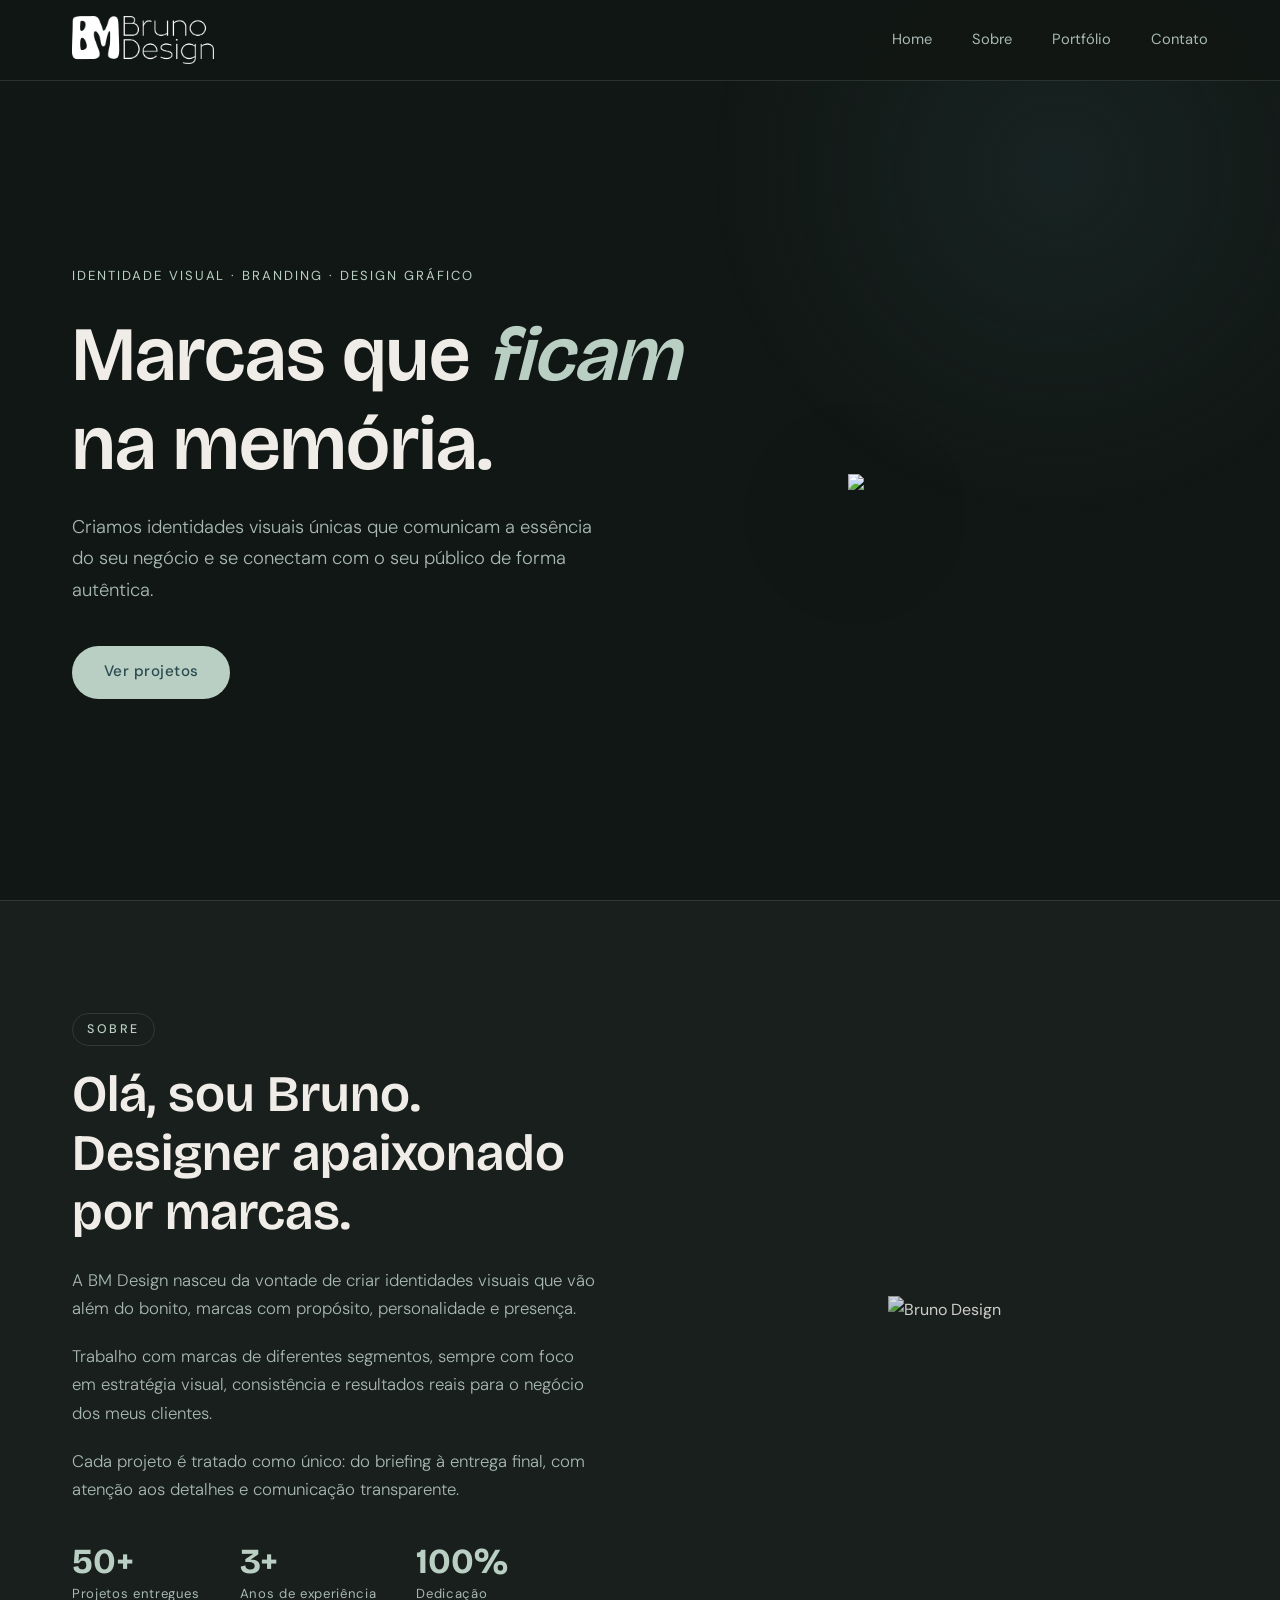
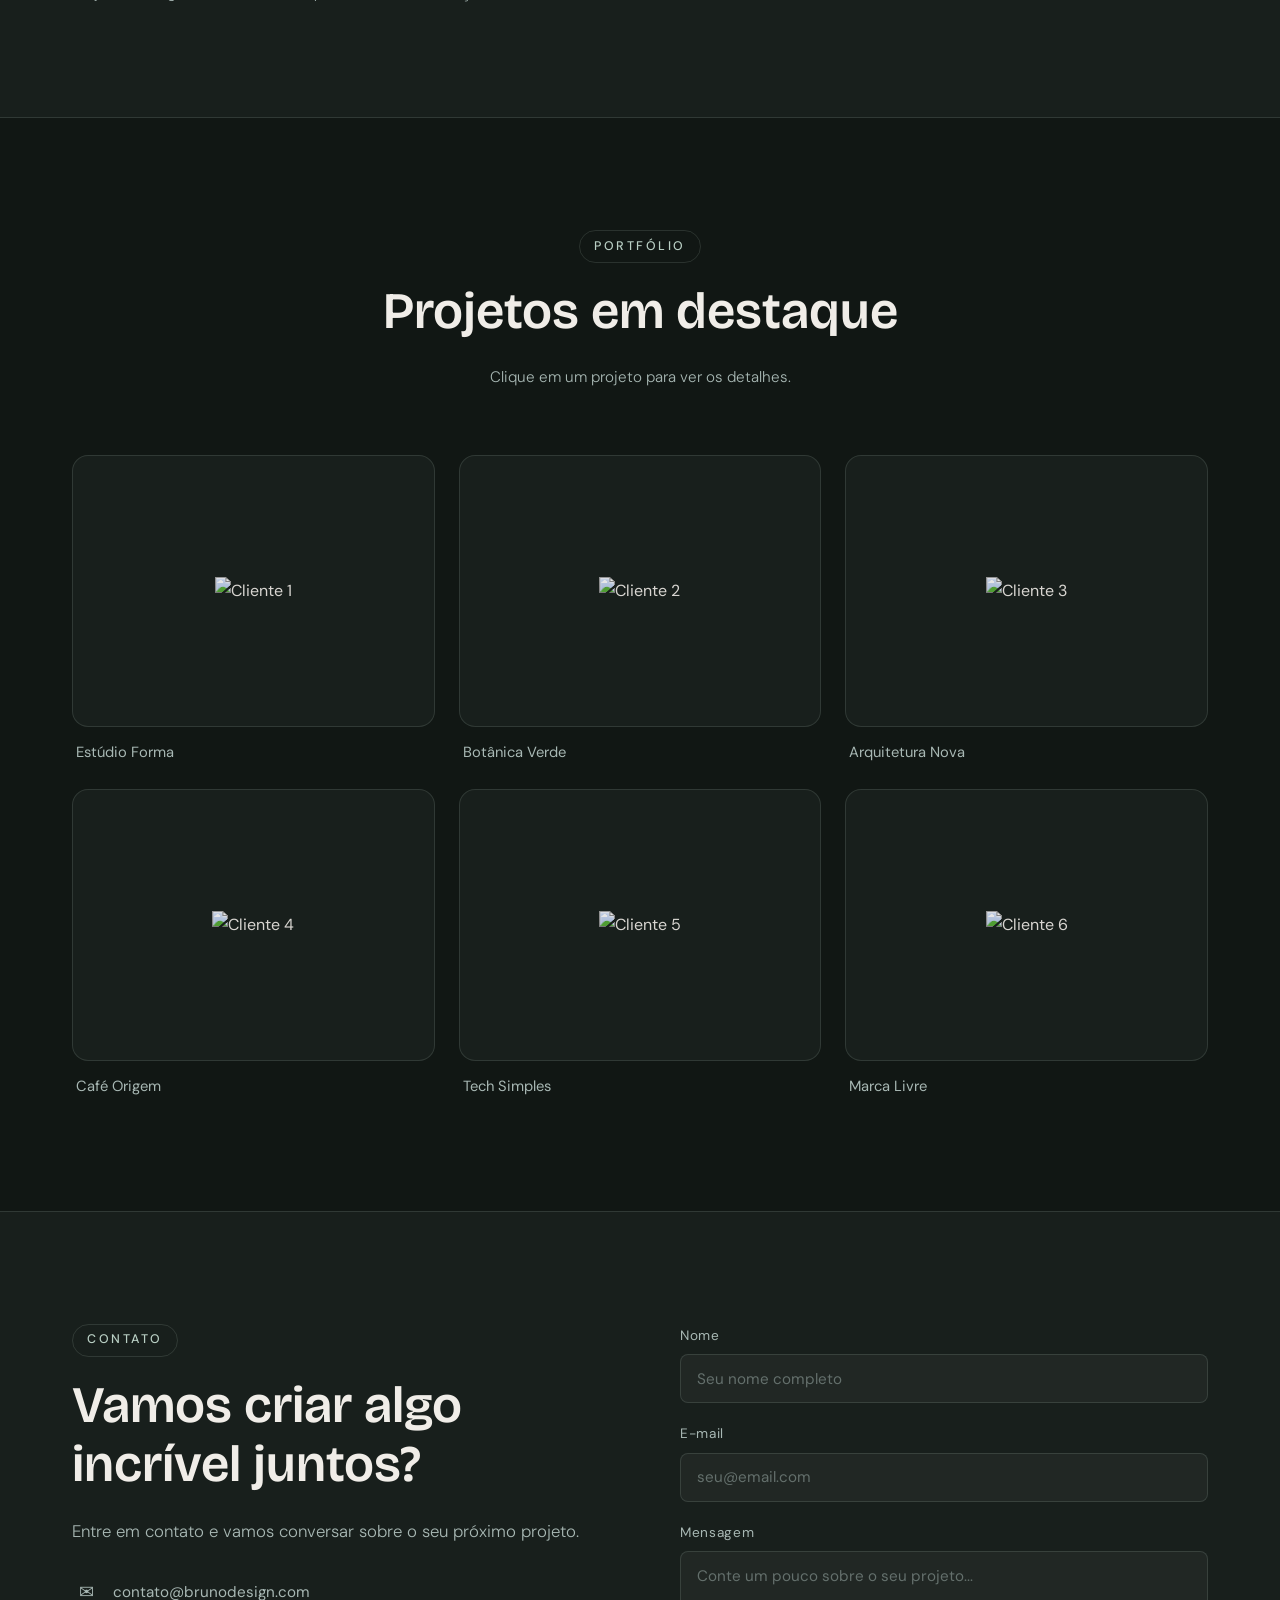
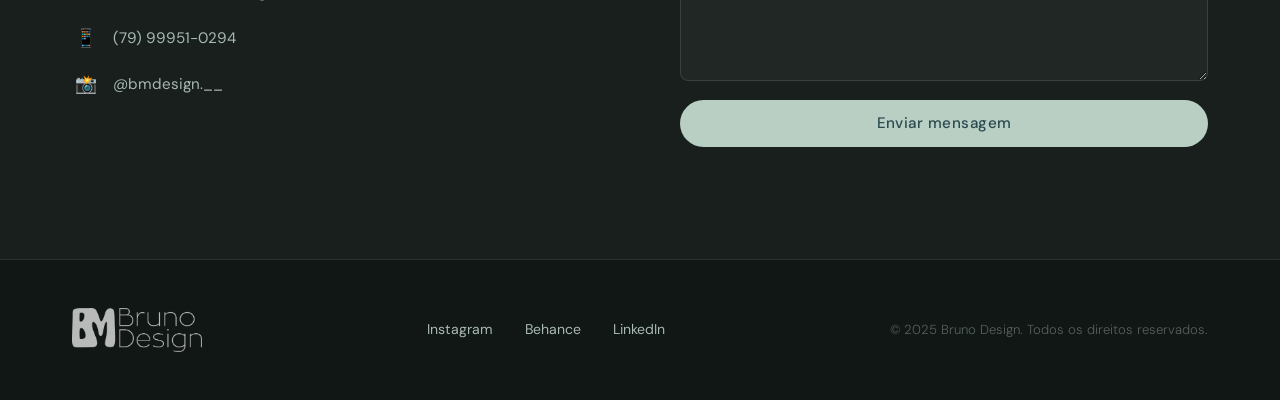
==== commit e70d0258: "Update index.html" ====
--- a/index.html
+++ b/index.html
@@ -265,13 +265,13 @@
               <span class="contato__link-icon">✉</span>
               contato@brunodesign.com
             </a>
-            <a href="https://wa.me/5511999999999" target="_blank" class="contato__link">
+            <a href="https://wa.me/5579999510294" target="_blank" class="contato__link">
               <span class="contato__link-icon">📱</span>
-              (11) 99999-9999
+              (79) 99951-0294
             </a>
-            <a href="https://instagram.com/brunodesign" target="_blank" class="contato__link">
+            <a href="https://www.instagram.com/bmdesign.__/" target="_blank" class="contato__link">
               <span class="contato__link-icon">📸</span>
-              @brunodesign
+              @bmdesign.__
             </a>
           </div>
         </div>
